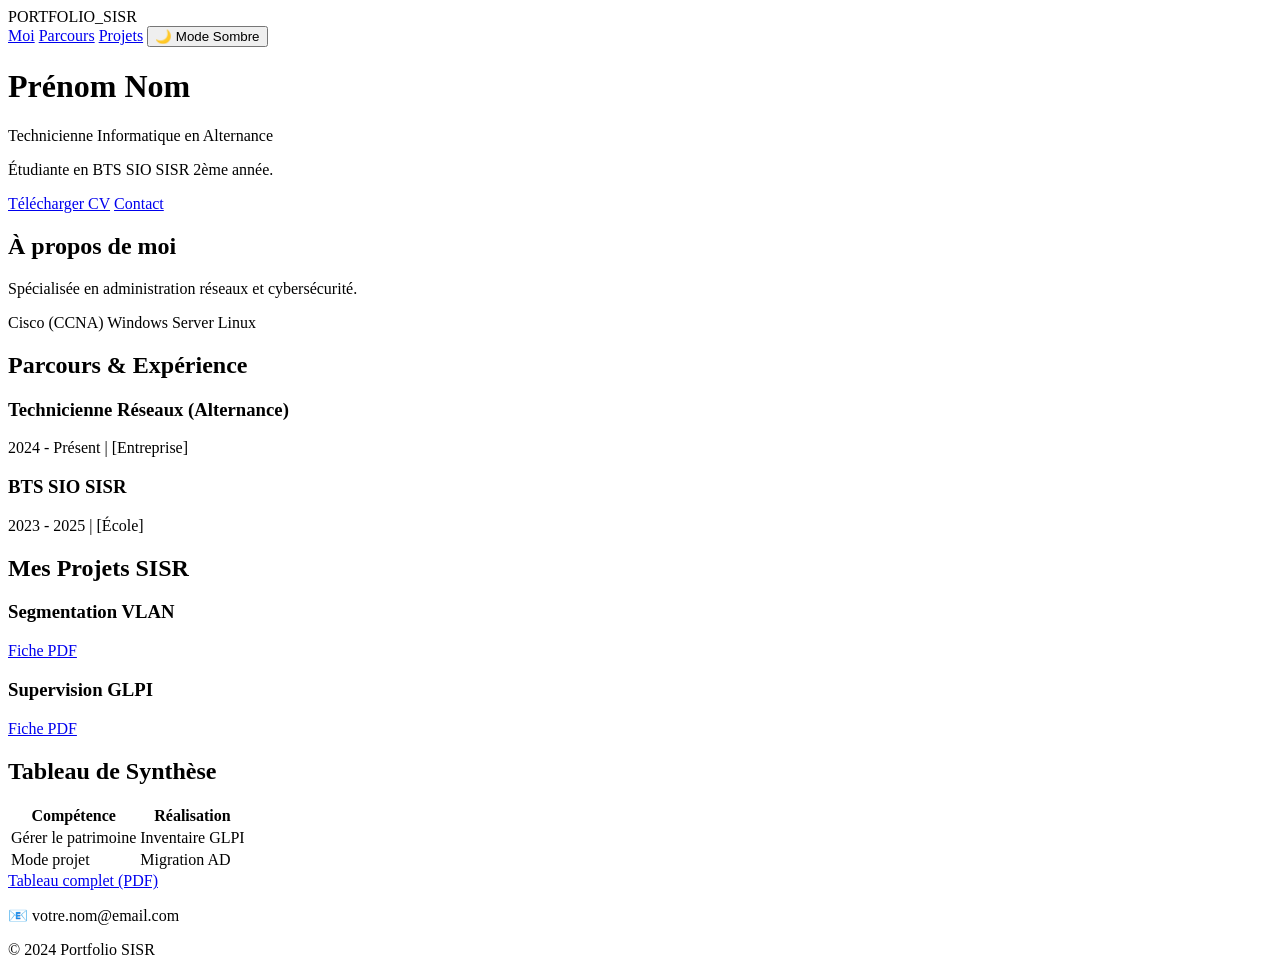
==== index.html @ 99f340c8 "Create index.html" ====
<!DOCTYPE html>
<html lang="fr">
<head>
    <meta charset="UTF-8">
    <meta name="viewport" content="width=device-width, initial-scale=1.0">
    <title>Portfolio | Technicienne Informatique SISR</title>
    <link rel="stylesheet" href="style.css">
    <link href="https://fonts.googleapis.com/css2?family=Poppins:wght@400;600;700&family=Inter:wght@300;400;500&display=swap" rel="stylesheet">
</head>
<body>

    <nav>
        <div class="logo">PORTFOLIO_SISR</div>
        <div class="nav-links">
            <a href="#about">Moi</a>
            <a href="#parcours">Parcours</a>
            <a href="#projets">Projets</a>
            <button class="theme-toggle" id="themeBtn">
                <span id="themeText">🌙 Mode Sombre</span>
            </button>
        </div>
    </nav>

    <header class="hero">
        <h1>Prénom <span class="highlight">Nom</span></h1>
        <div class="typewriter">Technicienne Informatique en Alternance</div>
        <p class="hero-desc">Étudiante en <span class="highlight">BTS SIO SISR 2ème année</span>.</p>
        <div class="btn-container">
            <a href="CV_Technicienne_SISR.pdf" class="btn btn-primary" download>Télécharger CV</a>
            <a href="#contact" class="btn btn-secondary">Contact</a>
        </div>
    </header>

    <section id="about">
        <h2>À propos de moi</h2>
        <div class="card">
            <p>Spécialisée en administration réseaux et cybersécurité.</p>
            <div class="tags">
                <span class="tag">Cisco (CCNA)</span> <span class="tag">Windows Server</span> <span class="tag">Linux</span>
            </div>
        </div>
    </section>

    <section id="parcours">
        <h2>Parcours & Expérience</h2>
        <div class="timeline">
            <div class="timeline-item">
                <h3>Technicienne Réseaux (Alternance)</h3>
                <p class="highlight">2024 - Présent | [Entreprise]</p>
            </div>
            <div class="timeline-item">
                <h3>BTS SIO SISR</h3>
                <p class="highlight">2023 - 2025 | [École]</p>
            </div>
        </div>
    </section>

    <section id="projets">
        <h2>Mes Projets SISR</h2>
        <div class="grid">
            <div class="card">
                <h3>Segmentation VLAN</h3>
                <a href="Projet_VLAN.pdf" class="btn btn-secondary" download>Fiche PDF</a>
            </div>
            <div class="card">
                <h3>Supervision GLPI</h3>
                <a href="Projet_GLPI.pdf" class="btn btn-secondary" download>Fiche PDF</a>
            </div>
        </div>
    </section>

    <section id="synthese">
        <h2>Tableau de Synthèse</h2>
        <div class="table-wrapper">
            <table>
                <tr><th>Compétence</th><th>Réalisation</th></tr>
                <tr><td>Gérer le patrimoine</td><td>Inventaire GLPI</td></tr>
                <tr><td>Mode projet</td><td>Migration AD</td></tr>
            </table>
        </div>
        <div class="center">
            <a href="Tableau_Synthese.pdf" class="btn btn-primary" download>Tableau complet (PDF)</a>
        </div>
    </section>

    <footer id="contact">
        <p>📧 votre.nom@email.com</p>
        <p>&copy; 2024 Portfolio SISR</p>
    </footer>

    <script src="script.js"></script>
</body>
</html>
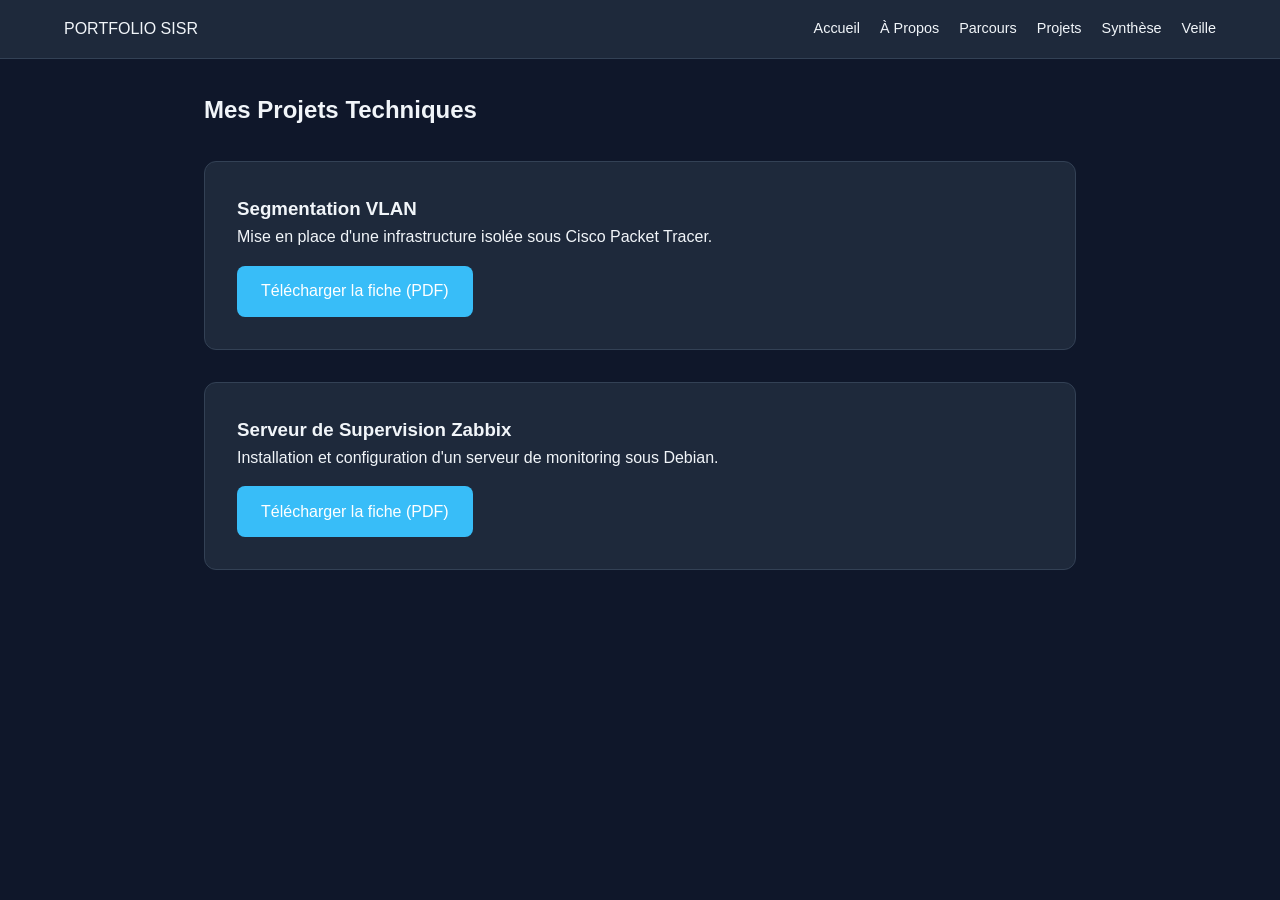
==== commit 5708ba1d: "Update index.html" ====
--- a/index.html
+++ b/index.html
@@ -3,90 +3,36 @@
 <head>
     <meta charset="UTF-8">
     <meta name="viewport" content="width=device-width, initial-scale=1.0">
-    <title>Portfolio | Technicienne Informatique SISR</title>
+    <title>Projets | Prénom Nom</title>
     <link rel="stylesheet" href="style.css">
-    <link href="https://fonts.googleapis.com/css2?family=Poppins:wght@400;600;700&family=Inter:wght@300;400;500&display=swap" rel="stylesheet">
 </head>
 <body>
-
     <nav>
-        <div class="logo">PORTFOLIO_SISR</div>
+        <div class="logo">PORTFOLIO SISR</div>
+        <div class="menu-toggle" id="mobile-menu"><span></span><span></span><span></span></div>
         <div class="nav-links">
-            <a href="#about">Moi</a>
-            <a href="#parcours">Parcours</a>
-            <a href="#projets">Projets</a>
-            <button class="theme-toggle" id="themeBtn">
-                <span id="themeText">🌙 Mode Sombre</span>
-            </button>
+            <a href="index.html">Accueil</a>
+            <a href="a-propos.html">À Propos</a>
+            <a href="parcours.html">Parcours</a>
+            <a href="projets.html" class="active">Projets</a>
+            <a href="synthese.html">Synthèse</a>
+            <a href="veille.html">Veille</a>
         </div>
     </nav>
 
-    <header class="hero">
-        <h1>Prénom <span class="highlight">Nom</span></h1>
-        <div class="typewriter">Technicienne Informatique en Alternance</div>
-        <p class="hero-desc">Étudiante en <span class="highlight">BTS SIO SISR 2ème année</span>.</p>
-        <div class="btn-container">
-            <a href="CV_Technicienne_SISR.pdf" class="btn btn-primary" download>Télécharger CV</a>
-            <a href="#contact" class="btn btn-secondary">Contact</a>
+    <div class="container">
+        <h2>Mes Projets Techniques</h2>
+        <div class="card">
+            <h3>Segmentation VLAN</h3>
+            <p>Mise en place d'une infrastructure isolée sous Cisco Packet Tracer.</p>
+            <a href="pdf/projet_vlan.pdf" class="btn">Télécharger la fiche (PDF)</a>
         </div>
-    </header>
-
-    <section id="about">
-        <h2>À propos de moi</h2>
         <div class="card">
-            <p>Spécialisée en administration réseaux et cybersécurité.</p>
-            <div class="tags">
-                <span class="tag">Cisco (CCNA)</span> <span class="tag">Windows Server</span> <span class="tag">Linux</span>
-            </div>
+            <h3>Serveur de Supervision Zabbix</h3>
+            <p>Installation et configuration d'un serveur de monitoring sous Debian.</p>
+            <a href="pdf/zabbix.pdf" class="btn">Télécharger la fiche (PDF)</a>
         </div>
-    </section>
-
-    <section id="parcours">
-        <h2>Parcours & Expérience</h2>
-        <div class="timeline">
-            <div class="timeline-item">
-                <h3>Technicienne Réseaux (Alternance)</h3>
-                <p class="highlight">2024 - Présent | [Entreprise]</p>
-            </div>
-            <div class="timeline-item">
-                <h3>BTS SIO SISR</h3>
-                <p class="highlight">2023 - 2025 | [École]</p>
-            </div>
-        </div>
-    </section>
-
-    <section id="projets">
-        <h2>Mes Projets SISR</h2>
-        <div class="grid">
-            <div class="card">
-                <h3>Segmentation VLAN</h3>
-                <a href="Projet_VLAN.pdf" class="btn btn-secondary" download>Fiche PDF</a>
-            </div>
-            <div class="card">
-                <h3>Supervision GLPI</h3>
-                <a href="Projet_GLPI.pdf" class="btn btn-secondary" download>Fiche PDF</a>
-            </div>
-        </div>
-    </section>
-
-    <section id="synthese">
-        <h2>Tableau de Synthèse</h2>
-        <div class="table-wrapper">
-            <table>
-                <tr><th>Compétence</th><th>Réalisation</th></tr>
-                <tr><td>Gérer le patrimoine</td><td>Inventaire GLPI</td></tr>
-                <tr><td>Mode projet</td><td>Migration AD</td></tr>
-            </table>
-        </div>
-        <div class="center">
-            <a href="Tableau_Synthese.pdf" class="btn btn-primary" download>Tableau complet (PDF)</a>
-        </div>
-    </section>
-
-    <footer id="contact">
-        <p>📧 votre.nom@email.com</p>
-        <p>&copy; 2024 Portfolio SISR</p>
-    </footer>
+    </div>
 
     <script src="script.js"></script>
 </body>
--- a/style.css
+++ b/style.css
@@ -0,0 +1,41 @@
+:root {
+    --bg: #0f172a; --card: #1e293b; --text: #f1f5f9; --accent: #38bdf8; --border: #334155;
+}
+.light-mode {
+    --bg: #f8fafc; --card: #ffffff; --text: #1e293b; --accent: #0284c7; --border: #e2e8f0;
+}
+
+* { box-sizing: border-box; margin: 0; padding: 0; font-family: 'Inter', sans-serif; }
+body { background: var(--bg); color: var(--text); line-height: 1.6; transition: 0.3s; }
+
+/* Navigation Responsive */
+nav {
+    display: flex; justify-content: space-between; align-items: center;
+    padding: 1rem 5%; background: var(--card); border-bottom: 1px solid var(--border);
+    position: sticky; top: 0; z-index: 1000;
+}
+.nav-links { display: flex; gap: 20px; }
+.nav-links a { color: var(--text); text-decoration: none; font-weight: 500; font-size: 0.9rem; }
+.nav-links a:hover, .active { color: var(--accent); }
+
+/* Menu Mobile */
+.menu-toggle { display: none; flex-direction: column; cursor: pointer; gap: 5px; }
+.menu-toggle span { width: 25px; height: 3px; background: var(--text); border-radius: 2px; }
+
+@media (max-width: 900px) {
+    .nav-links {
+        display: none; flex-direction: column; position: absolute; top: 100%; left: 0;
+        width: 100%; background: var(--card); padding: 1rem; border-bottom: 1px solid var(--border);
+    }
+    .nav-links.mobile-open { display: flex; }
+    .menu-toggle { display: flex; }
+}
+
+/* Containers */
+.container { max-width: 1000px; margin: 0 auto; padding: 2rem 5%; }
+.hero { height: 80vh; display: flex; flex-direction: column; justify-content: center; align-items: center; text-align: center; }
+h1 { font-size: 3rem; margin-bottom: 1rem; color: var(--accent); }
+.card { background: var(--card); border: 1px solid var(--border); padding: 2rem; border-radius: 12px; margin-top: 2rem; }
+
+/* Boutons */
+.btn { display: inline-block; padding: 0.8rem 1.5rem; background: var(--accent); color: white; border-radius: 8px; text-decoration: none; margin-top: 1rem; }
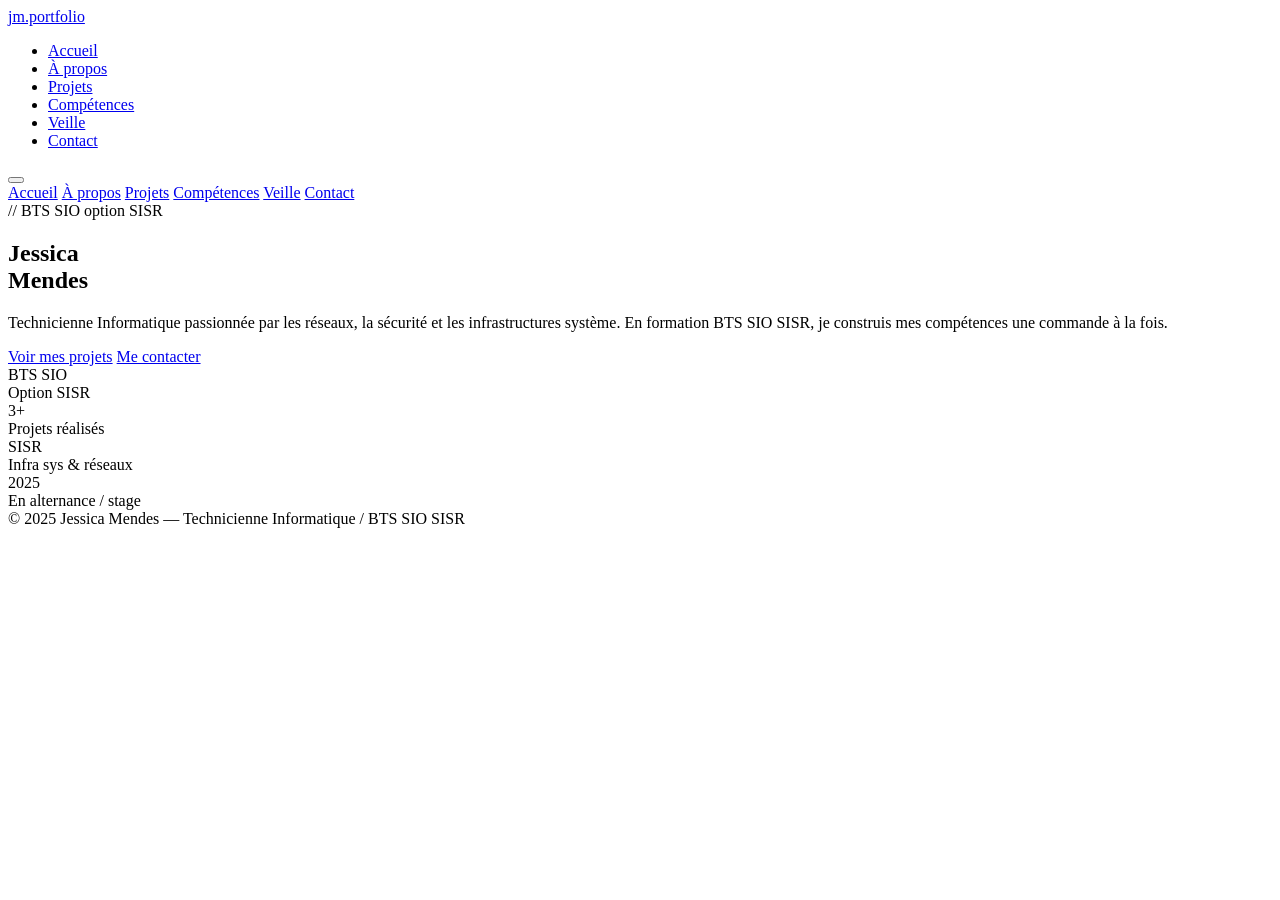
==== commit d8385bdf: "Create index.html" ====
--- a/index.html
+++ b/index.html
@@ -1,39 +1,85 @@
 <!DOCTYPE html>
 <html lang="fr">
 <head>
-    <meta charset="UTF-8">
-    <meta name="viewport" content="width=device-width, initial-scale=1.0">
-    <title>Projets | Prénom Nom</title>
-    <link rel="stylesheet" href="style.css">
+  <meta charset="UTF-8"/>
+  <meta name="viewport" content="width=device-width, initial-scale=1.0"/>
+  <meta name="description" content="Portfolio de Jessica Mendes — Technicienne Informatique, étudiante BTS SIO SISR"/>
+  <title>Jessica Mendes — Portfolio</title>
+  <link rel="preconnect" href="https://fonts.googleapis.com"/>
+  <link rel="preconnect" href="https://fonts.gstatic.com" crossorigin/>
+  <link href="https://fonts.googleapis.com/css2?family=Space+Grotesk:wght@300;400;500;600;700&family=Fira+Code:wght@300;400;500&display=swap" rel="stylesheet"/>
+  <link rel="stylesheet" href="css/style.css"/>
 </head>
 <body>
-    <nav>
-        <div class="logo">PORTFOLIO SISR</div>
-        <div class="menu-toggle" id="mobile-menu"><span></span><span></span><span></span></div>
-        <div class="nav-links">
-            <a href="index.html">Accueil</a>
-            <a href="a-propos.html">À Propos</a>
-            <a href="parcours.html">Parcours</a>
-            <a href="projets.html" class="active">Projets</a>
-            <a href="synthese.html">Synthèse</a>
-            <a href="veille.html">Veille</a>
+
+<div class="bg-dots"></div>
+
+<nav>
+  <a class="nav-logo" href="index.html">jm.portfolio</a>
+  <ul class="nav-links">
+    <li><a href="index.html" class="active">Accueil</a></li>
+    <li><a href="about.html">À propos</a></li>
+    <li><a href="projects.html">Projets</a></li>
+    <li><a href="skills.html">Compétences</a></li>
+    <li><a href="veille.html">Veille</a></li>
+    <li><a href="contact.html">Contact</a></li>
+  </ul>
+  <button class="burger" aria-label="Menu">
+    <span></span><span></span><span></span>
+  </button>
+</nav>
+<nav class="mobile-nav">
+  <a href="index.html" class="active">Accueil</a>
+  <a href="about.html">À propos</a>
+  <a href="projects.html">Projets</a>
+  <a href="skills.html">Compétences</a>
+  <a href="veille.html">Veille</a>
+  <a href="contact.html">Contact</a>
+</nav>
+
+<main>
+  <div class="container">
+    <section>
+      <div class="hero">
+        <div class="hero-tag">// BTS SIO option SISR</div>
+        <h1>Jessica<br/><span>Mendes</span></h1>
+        <p class="hero-sub">
+          Technicienne Informatique passionnée par les réseaux, la sécurité et les infrastructures système.
+          En formation BTS SIO SISR, je construis mes compétences une commande à la fois.
+        </p>
+        <div class="hero-cta">
+          <a class="btn btn-primary" href="projects.html">Voir mes projets</a>
+          <a class="btn btn-outline" href="contact.html">Me contacter</a>
         </div>
-    </nav>
+        <div class="hero-stats">
+          <div class="stat-card">
+            <div class="num">BTS SIO</div>
+            <div class="label">Option SISR</div>
+          </div>
+          <div class="stat-card">
+            <div class="num">3+</div>
+            <div class="label">Projets réalisés</div>
+          </div>
+          <div class="stat-card">
+            <div class="num">SISR</div>
+            <div class="label">Infra sys & réseaux</div>
+          </div>
+          <div class="stat-card">
+            <div class="num">2025</div>
+            <div class="label">En alternance / stage</div>
+          </div>
+        </div>
+      </div>
+    </section>
+  </div>
+</main>
 
-    <div class="container">
-        <h2>Mes Projets Techniques</h2>
-        <div class="card">
-            <h3>Segmentation VLAN</h3>
-            <p>Mise en place d'une infrastructure isolée sous Cisco Packet Tracer.</p>
-            <a href="pdf/projet_vlan.pdf" class="btn">Télécharger la fiche (PDF)</a>
-        </div>
-        <div class="card">
-            <h3>Serveur de Supervision Zabbix</h3>
-            <p>Installation et configuration d'un serveur de monitoring sous Debian.</p>
-            <a href="pdf/zabbix.pdf" class="btn">Télécharger la fiche (PDF)</a>
-        </div>
-    </div>
+<footer>
+  <div class="container">
+    © 2025 <span>Jessica Mendes</span> — Technicienne Informatique / BTS SIO SISR
+  </div>
+</footer>
 
-    <script src="script.js"></script>
+<script src="js/main.js"></script>
 </body>
 </html>
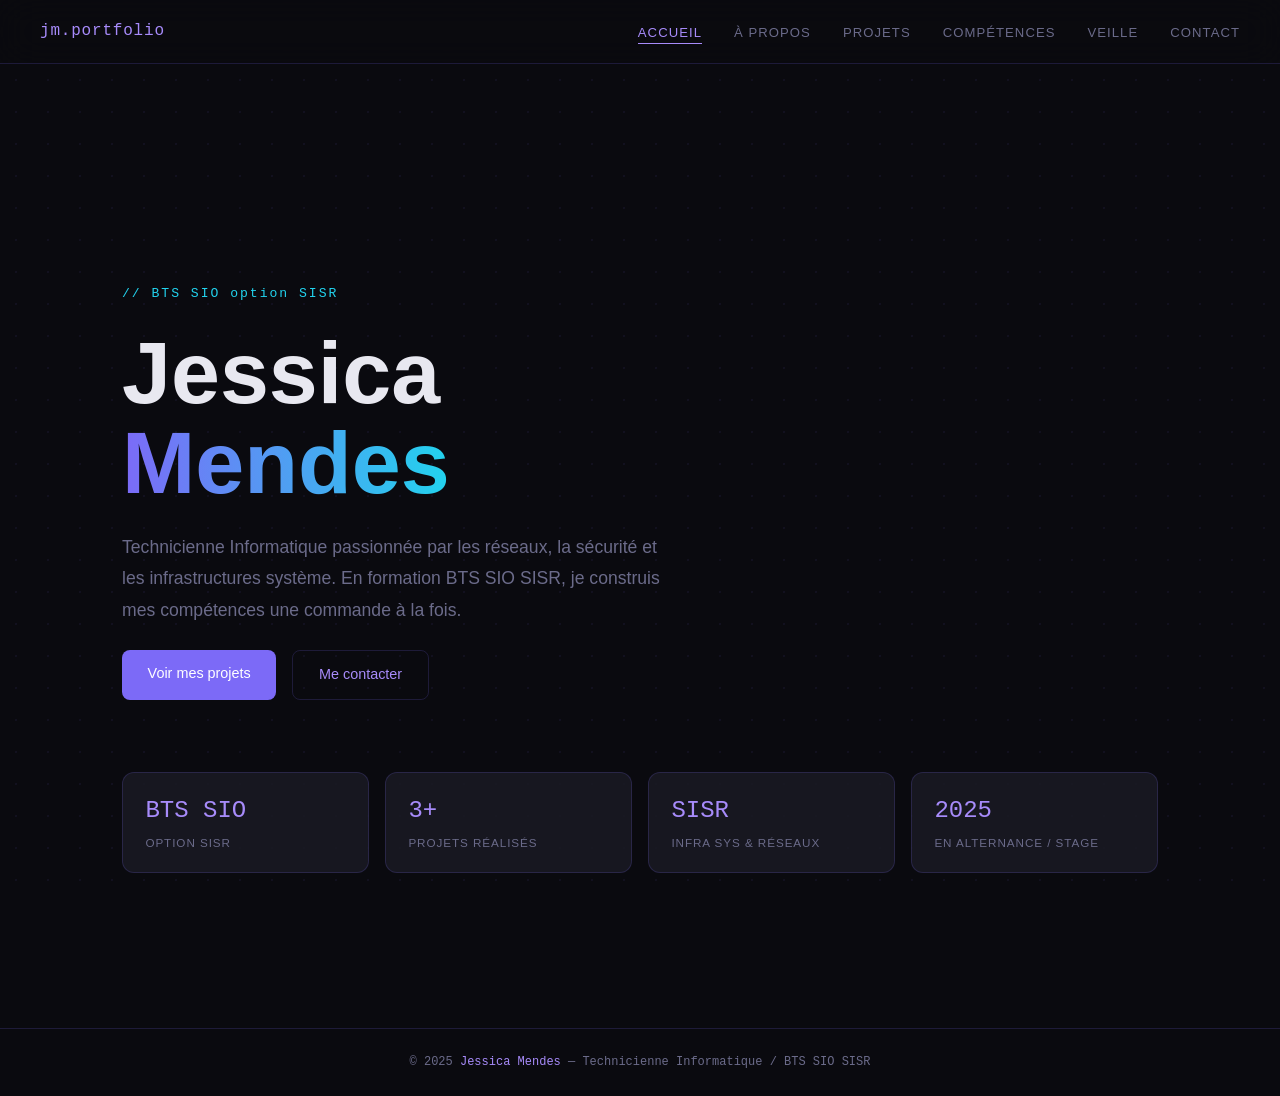
==== commit eaa0bdb6: "Update index.html" ====
--- a/index.html
+++ b/index.html
@@ -8,7 +8,7 @@
   <link rel="preconnect" href="https://fonts.googleapis.com"/>
   <link rel="preconnect" href="https://fonts.gstatic.com" crossorigin/>
   <link href="https://fonts.googleapis.com/css2?family=Space+Grotesk:wght@300;400;500;600;700&family=Fira+Code:wght@300;400;500&display=swap" rel="stylesheet"/>
-  <link rel="stylesheet" href="css/style.css"/>
+  <link rel="stylesheet" href="style.css"/>
 </head>
 <body>
 
--- a/style.css
+++ b/style.css
@@ -0,0 +1,822 @@
+:root {
+  --bg: #0a0a0f;
+  --bg2: #111118;
+  --bg3: #1a1a24;
+  --accent: #7c6af7;
+  --accent2: #a78bfa;
+  --cyan: #22d3ee;
+  --text: #e8e8f0;
+  --muted: #6b6b8a;
+  --border: rgba(124, 106, 247, 0.18);
+  --card: rgba(26, 26, 36, 0.85);
+  --nav-h: 64px;
+  --radius: 12px;
+}
+
+* {
+  box-sizing: border-box;
+  margin: 0;
+  padding: 0;
+}
+
+html {
+  scroll-behavior: smooth;
+}
+
+body {
+  background: var(--bg);
+  color: var(--text);
+  font-family: 'Space Grotesk', sans-serif;
+  min-height: 100vh;
+  overflow-x: hidden;
+  line-height: 1.6;
+}
+
+/* ========================
+   BACKGROUND DOTS
+======================== */
+.bg-dots {
+  position: fixed;
+  inset: 0;
+  z-index: 0;
+  pointer-events: none;
+  background-image: radial-gradient(rgba(124, 106, 247, 0.07) 1px, transparent 1px);
+  background-size: 32px 32px;
+}
+
+/* ========================
+   NAV
+======================== */
+nav {
+  position: fixed;
+  top: 0;
+  left: 0;
+  right: 0;
+  height: var(--nav-h);
+  background: rgba(10, 10, 15, 0.9);
+  backdrop-filter: blur(20px);
+  -webkit-backdrop-filter: blur(20px);
+  border-bottom: 1px solid var(--border);
+  display: flex;
+  align-items: center;
+  justify-content: space-between;
+  padding: 0 2.5rem;
+  z-index: 100;
+}
+
+.nav-logo {
+  font-family: 'Fira Code', monospace;
+  font-size: 1rem;
+  color: var(--accent2);
+  letter-spacing: 0.05em;
+  text-decoration: none;
+}
+
+.nav-links {
+  display: flex;
+  gap: 2rem;
+  list-style: none;
+}
+
+.nav-links a {
+  color: var(--muted);
+  text-decoration: none;
+  font-size: 0.82rem;
+  letter-spacing: 0.08em;
+  text-transform: uppercase;
+  transition: color 0.3s;
+  position: relative;
+}
+
+.nav-links a::after {
+  content: '';
+  position: absolute;
+  bottom: -4px;
+  left: 0;
+  width: 0;
+  height: 1px;
+  background: var(--accent2);
+  transition: width 0.3s;
+}
+
+.nav-links a:hover,
+.nav-links a.active {
+  color: var(--accent2);
+}
+
+.nav-links a:hover::after,
+.nav-links a.active::after {
+  width: 100%;
+}
+
+/* Burger menu */
+.burger {
+  display: none;
+  flex-direction: column;
+  gap: 5px;
+  cursor: pointer;
+  background: none;
+  border: none;
+  padding: 4px;
+}
+
+.burger span {
+  display: block;
+  width: 24px;
+  height: 2px;
+  background: var(--text);
+  border-radius: 2px;
+  transition: all 0.3s;
+}
+
+.burger.open span:nth-child(1) { transform: rotate(45deg) translate(5px, 5px); }
+.burger.open span:nth-child(2) { opacity: 0; }
+.burger.open span:nth-child(3) { transform: rotate(-45deg) translate(5px, -5px); }
+
+/* Mobile nav overlay */
+.mobile-nav {
+  display: none;
+  position: fixed;
+  top: var(--nav-h);
+  left: 0;
+  right: 0;
+  background: rgba(10, 10, 15, 0.97);
+  backdrop-filter: blur(20px);
+  border-bottom: 1px solid var(--border);
+  padding: 1.5rem 2rem;
+  z-index: 99;
+  flex-direction: column;
+  gap: 1.2rem;
+}
+
+.mobile-nav.open {
+  display: flex;
+  animation: slideDown 0.3s ease;
+}
+
+@keyframes slideDown {
+  from { opacity: 0; transform: translateY(-10px); }
+  to { opacity: 1; transform: translateY(0); }
+}
+
+.mobile-nav a {
+  color: var(--muted);
+  text-decoration: none;
+  font-size: 1rem;
+  letter-spacing: 0.08em;
+  text-transform: uppercase;
+  transition: color 0.3s;
+  padding: 0.5rem 0;
+  border-bottom: 1px solid var(--border);
+}
+
+.mobile-nav a:last-child { border-bottom: none; }
+.mobile-nav a:hover, .mobile-nav a.active { color: var(--accent2); }
+
+/* ========================
+   LAYOUT
+======================== */
+main {
+  position: relative;
+  z-index: 1;
+}
+
+.container {
+  max-width: 1100px;
+  margin: 0 auto;
+  padding: 0 2rem;
+}
+
+section {
+  min-height: 100vh;
+  padding: calc(var(--nav-h) + 4rem) 0 4rem;
+}
+
+/* ========================
+   SECTION HEADERS
+======================== */
+.section-tag {
+  font-family: 'Fira Code', monospace;
+  font-size: 0.78rem;
+  color: var(--cyan);
+  letter-spacing: 0.15em;
+  margin-bottom: 0.5rem;
+}
+
+.section-title {
+  font-size: clamp(1.8rem, 4vw, 2.5rem);
+  font-weight: 700;
+  margin-bottom: 2.5rem;
+  line-height: 1.1;
+}
+
+.section-title span {
+  color: var(--accent2);
+}
+
+/* ========================
+   BUTTONS
+======================== */
+.btn {
+  padding: 0.75rem 1.6rem;
+  border-radius: 8px;
+  font-family: 'Space Grotesk', sans-serif;
+  font-size: 0.9rem;
+  cursor: pointer;
+  transition: all 0.25s;
+  font-weight: 500;
+  border: none;
+  text-decoration: none;
+  display: inline-block;
+}
+
+.btn-primary {
+  background: var(--accent);
+  color: #fff;
+}
+
+.btn-primary:hover {
+  background: var(--accent2);
+  transform: translateY(-2px);
+  box-shadow: 0 8px 24px rgba(124, 106, 247, 0.35);
+}
+
+.btn-outline {
+  background: transparent;
+  color: var(--accent2);
+  border: 1px solid var(--border);
+}
+
+.btn-outline:hover {
+  background: rgba(124, 106, 247, 0.12);
+  transform: translateY(-2px);
+}
+
+/* ========================
+   HERO (index.html)
+======================== */
+.hero {
+  min-height: calc(100vh - var(--nav-h));
+  display: flex;
+  flex-direction: column;
+  justify-content: center;
+  gap: 1.5rem;
+  padding-top: var(--nav-h);
+}
+
+.hero-tag {
+  font-family: 'Fira Code', monospace;
+  font-size: 0.82rem;
+  color: var(--cyan);
+  letter-spacing: 0.15em;
+  animation: fadeUp 0.6s ease both;
+}
+
+.hero h1 {
+  font-size: clamp(3rem, 7vw, 5.5rem);
+  font-weight: 700;
+  line-height: 1.02;
+  animation: fadeUp 0.6s 0.1s ease both;
+}
+
+.hero h1 span {
+  background: linear-gradient(90deg, var(--accent), var(--cyan));
+  -webkit-background-clip: text;
+  -webkit-text-fill-color: transparent;
+  background-clip: text;
+}
+
+.hero-sub {
+  font-size: clamp(0.95rem, 2vw, 1.1rem);
+  color: var(--muted);
+  max-width: 540px;
+  line-height: 1.8;
+  animation: fadeUp 0.6s 0.2s ease both;
+}
+
+.hero-cta {
+  display: flex;
+  gap: 1rem;
+  flex-wrap: wrap;
+  animation: fadeUp 0.6s 0.3s ease both;
+}
+
+.hero-stats {
+  display: grid;
+  grid-template-columns: repeat(4, 1fr);
+  gap: 1rem;
+  margin-top: 3rem;
+  animation: fadeUp 0.6s 0.4s ease both;
+}
+
+.stat-card {
+  background: var(--card);
+  border: 1px solid var(--border);
+  border-radius: var(--radius);
+  padding: 1.2rem 1.4rem;
+  transition: border-color 0.3s, transform 0.3s;
+}
+
+.stat-card:hover {
+  border-color: var(--accent);
+  transform: translateY(-3px);
+}
+
+.stat-card .num {
+  font-family: 'Fira Code', monospace;
+  font-size: 1.5rem;
+  color: var(--accent2);
+  font-weight: 500;
+}
+
+.stat-card .label {
+  font-size: 0.73rem;
+  color: var(--muted);
+  margin-top: 0.25rem;
+  text-transform: uppercase;
+  letter-spacing: 0.08em;
+}
+
+/* ========================
+   ABOUT PAGE
+======================== */
+.about-grid {
+  display: grid;
+  grid-template-columns: 3fr 2fr;
+  gap: 2.5rem;
+  align-items: start;
+}
+
+.about-text {
+  font-size: 1rem;
+  color: var(--muted);
+  line-height: 1.9;
+}
+
+.about-text p + p {
+  margin-top: 1.2rem;
+}
+
+.about-info {
+  background: var(--card);
+  border: 1px solid var(--border);
+  border-radius: 14px;
+  padding: 1.5rem;
+  display: flex;
+  flex-direction: column;
+  gap: 0;
+  position: sticky;
+  top: calc(var(--nav-h) + 2rem);
+}
+
+.info-row {
+  display: flex;
+  justify-content: space-between;
+  align-items: center;
+  padding: 0.75rem 0;
+  border-bottom: 1px solid var(--border);
+  font-size: 0.88rem;
+  gap: 1rem;
+}
+
+.info-row:last-child {
+  border-bottom: none;
+}
+
+.info-label {
+  color: var(--muted);
+  white-space: nowrap;
+}
+
+.info-val {
+  color: var(--text);
+  font-weight: 500;
+  text-align: right;
+}
+
+/* ========================
+   PROJECTS PAGE
+======================== */
+.projects-grid {
+  display: grid;
+  grid-template-columns: repeat(auto-fill, minmax(300px, 1fr));
+  gap: 1.5rem;
+}
+
+.project-card {
+  background: var(--card);
+  border: 1px solid var(--border);
+  border-radius: 14px;
+  padding: 1.6rem;
+  transition: all 0.3s;
+  position: relative;
+  overflow: hidden;
+  display: flex;
+  flex-direction: column;
+  gap: 0.8rem;
+}
+
+.project-card::before {
+  content: '';
+  position: absolute;
+  inset: 0;
+  background: linear-gradient(135deg, rgba(124, 106, 247, 0.06), transparent);
+  opacity: 0;
+  transition: opacity 0.3s;
+}
+
+.project-card:hover {
+  border-color: var(--accent);
+  transform: translateY(-5px);
+  box-shadow: 0 20px 40px rgba(124, 106, 247, 0.15);
+}
+
+.project-card:hover::before {
+  opacity: 1;
+}
+
+.project-icon {
+  font-size: 1.8rem;
+  width: 52px;
+  height: 52px;
+  background: rgba(124, 106, 247, 0.12);
+  border-radius: 12px;
+  display: flex;
+  align-items: center;
+  justify-content: center;
+}
+
+.project-title {
+  font-size: 1rem;
+  font-weight: 600;
+}
+
+.project-desc {
+  font-size: 0.86rem;
+  color: var(--muted);
+  line-height: 1.65;
+  flex: 1;
+}
+
+.project-tags {
+  display: flex;
+  flex-wrap: wrap;
+  gap: 0.4rem;
+  margin-top: 0.4rem;
+}
+
+.tag {
+  font-family: 'Fira Code', monospace;
+  font-size: 0.7rem;
+  padding: 0.25rem 0.65rem;
+  border-radius: 5px;
+  background: rgba(124, 106, 247, 0.12);
+  color: var(--accent2);
+  border: 1px solid rgba(124, 106, 247, 0.25);
+}
+
+/* ========================
+   SKILLS PAGE
+======================== */
+.skills-grid {
+  display: grid;
+  grid-template-columns: repeat(auto-fill, minmax(250px, 1fr));
+  gap: 1.2rem;
+}
+
+.skill-cat {
+  background: var(--card);
+  border: 1px solid var(--border);
+  border-radius: 14px;
+  padding: 1.5rem;
+  transition: border-color 0.3s;
+}
+
+.skill-cat:hover {
+  border-color: rgba(124, 106, 247, 0.4);
+}
+
+.skill-cat-title {
+  font-family: 'Fira Code', monospace;
+  font-size: 0.78rem;
+  text-transform: uppercase;
+  letter-spacing: 0.12em;
+  color: var(--cyan);
+  margin-bottom: 1.2rem;
+}
+
+.skill-item {
+  display: flex;
+  align-items: center;
+  justify-content: space-between;
+  margin-bottom: 0.9rem;
+  gap: 1rem;
+}
+
+.skill-item:last-child {
+  margin-bottom: 0;
+}
+
+.skill-name {
+  font-size: 0.87rem;
+  white-space: nowrap;
+}
+
+.skill-bar-wrap {
+  flex: 1;
+  max-width: 100px;
+  height: 4px;
+  background: rgba(255, 255, 255, 0.07);
+  border-radius: 4px;
+  overflow: hidden;
+}
+
+.skill-bar {
+  height: 100%;
+  background: linear-gradient(90deg, var(--accent), var(--cyan));
+  border-radius: 4px;
+  width: 0;
+  transition: width 1.2s cubic-bezier(0.4, 0, 0.2, 1);
+}
+
+/* ========================
+   VEILLE PAGE
+======================== */
+.veille-grid {
+  display: grid;
+  gap: 1.1rem;
+}
+
+.veille-card {
+  background: var(--card);
+  border: 1px solid var(--border);
+  border-radius: 12px;
+  padding: 1.3rem 1.5rem;
+  display: flex;
+  gap: 1.2rem;
+  align-items: flex-start;
+  transition: border-color 0.3s, transform 0.3s;
+}
+
+.veille-card:hover {
+  border-color: var(--accent);
+  transform: translateX(5px);
+}
+
+.veille-dot {
+  width: 10px;
+  height: 10px;
+  min-width: 10px;
+  border-radius: 50%;
+  margin-top: 6px;
+}
+
+.veille-cat {
+  font-family: 'Fira Code', monospace;
+  font-size: 0.72rem;
+  color: var(--muted);
+  margin-bottom: 0.3rem;
+  letter-spacing: 0.05em;
+}
+
+.veille-title {
+  font-size: 0.97rem;
+  font-weight: 600;
+  margin-bottom: 0.4rem;
+}
+
+.veille-desc {
+  font-size: 0.84rem;
+  color: var(--muted);
+  line-height: 1.6;
+}
+
+/* ========================
+   CONTACT PAGE
+======================== */
+.contact-grid {
+  display: grid;
+  grid-template-columns: 1fr 1fr;
+  gap: 2.5rem;
+  align-items: start;
+}
+
+.contact-form {
+  display: flex;
+  flex-direction: column;
+  gap: 1.1rem;
+}
+
+.form-group {
+  display: flex;
+  flex-direction: column;
+  gap: 0.45rem;
+}
+
+.form-group label {
+  font-size: 0.78rem;
+  color: var(--muted);
+  text-transform: uppercase;
+  letter-spacing: 0.1em;
+}
+
+.form-group input,
+.form-group textarea {
+  background: var(--bg3);
+  border: 1px solid var(--border);
+  border-radius: 8px;
+  color: var(--text);
+  padding: 0.8rem 1rem;
+  font-family: 'Space Grotesk', sans-serif;
+  font-size: 0.9rem;
+  outline: none;
+  transition: border-color 0.3s;
+  resize: vertical;
+  width: 100%;
+}
+
+.form-group input:focus,
+.form-group textarea:focus {
+  border-color: var(--accent);
+}
+
+.contact-links {
+  display: flex;
+  flex-direction: column;
+  gap: 1rem;
+}
+
+.contact-link {
+  display: flex;
+  align-items: center;
+  gap: 1rem;
+  background: var(--card);
+  border: 1px solid var(--border);
+  border-radius: 12px;
+  padding: 1rem 1.3rem;
+  text-decoration: none;
+  color: var(--text);
+  transition: all 0.25s;
+}
+
+.contact-link:hover {
+  border-color: var(--accent);
+  transform: translateX(5px);
+}
+
+.contact-link-icon {
+  font-size: 1.3rem;
+  min-width: 32px;
+}
+
+.contact-link-text {
+  font-size: 0.88rem;
+  font-weight: 500;
+}
+
+.contact-link-sub {
+  font-size: 0.74rem;
+  color: var(--muted);
+  margin-top: 2px;
+}
+
+/* ========================
+   FOOTER
+======================== */
+footer {
+  border-top: 1px solid var(--border);
+  padding: 1.5rem 2rem;
+  text-align: center;
+  font-family: 'Fira Code', monospace;
+  font-size: 0.75rem;
+  color: var(--muted);
+  position: relative;
+  z-index: 1;
+}
+
+footer span {
+  color: var(--accent2);
+}
+
+/* ========================
+   ANIMATIONS
+======================== */
+@keyframes fadeUp {
+  from { opacity: 0; transform: translateY(22px); }
+  to { opacity: 1; transform: translateY(0); }
+}
+
+.fade-in {
+  opacity: 0;
+  transform: translateY(20px);
+  transition: opacity 0.6s ease, transform 0.6s ease;
+}
+
+.fade-in.visible {
+  opacity: 1;
+  transform: translateY(0);
+}
+
+/* ========================
+   SCROLLBAR
+======================== */
+::-webkit-scrollbar { width: 4px; }
+::-webkit-scrollbar-track { background: var(--bg); }
+::-webkit-scrollbar-thumb { background: var(--accent); border-radius: 2px; }
+
+/* ========================
+   RESPONSIVE — TABLET
+======================== */
+@media (max-width: 900px) {
+  nav { padding: 0 1.5rem; }
+  .nav-links { display: none; }
+  .burger { display: flex; }
+
+  .hero-stats {
+    grid-template-columns: repeat(2, 1fr);
+  }
+
+  .about-grid {
+    grid-template-columns: 1fr;
+  }
+
+  .about-info {
+    position: static;
+  }
+
+  .contact-grid {
+    grid-template-columns: 1fr;
+  }
+
+  section {
+    padding: calc(var(--nav-h) + 3rem) 0 3rem;
+  }
+
+  .container {
+    padding: 0 1.5rem;
+  }
+}
+
+/* ========================
+   RESPONSIVE — MOBILE
+======================== */
+@media (max-width: 600px) {
+  nav { padding: 0 1.2rem; }
+
+  .hero h1 {
+    font-size: 2.8rem;
+  }
+
+  .hero-stats {
+    grid-template-columns: 1fr 1fr;
+    gap: 0.8rem;
+  }
+
+  .stat-card {
+    padding: 1rem;
+  }
+
+  .stat-card .num {
+    font-size: 1.2rem;
+  }
+
+  .hero-cta {
+    flex-direction: column;
+  }
+
+  .btn {
+    text-align: center;
+    width: 100%;
+  }
+
+  .projects-grid {
+    grid-template-columns: 1fr;
+  }
+
+  .skills-grid {
+    grid-template-columns: 1fr;
+  }
+
+  .section-title {
+    font-size: 1.8rem;
+  }
+
+  .veille-card {
+    flex-direction: column;
+    gap: 0.6rem;
+  }
+
+  .veille-dot {
+    margin-top: 0;
+  }
+
+  .info-row {
+    flex-direction: column;
+    align-items: flex-start;
+    gap: 0.2rem;
+  }
+
+  .info-val {
+    text-align: left;
+  }
+}
